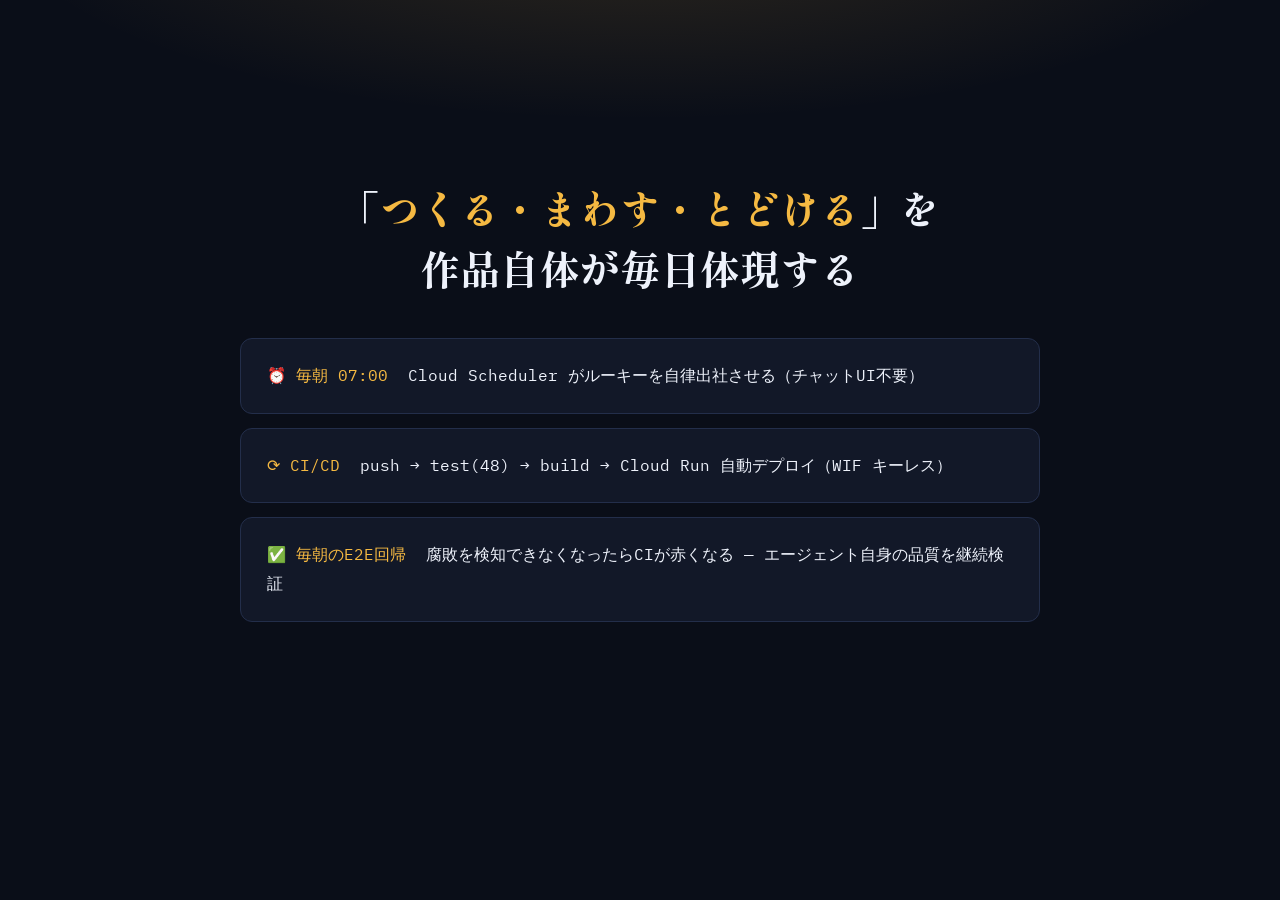
==== docs/submission/assets/cards/card3.html @ 9a823610 "docs: video title cards and assembly assets Co-Authored-By: Claude Fable 5 <noreply@anthropic.com> C" ====
<!doctype html><html lang="ja"><head><meta charset="utf-8"><link rel="stylesheet" href="style.css"></head>
<body>
  <div class="big" style="font-size:40px">「<span class="accent">つくる・まわす・とどける</span>」を<br>作品自体が毎日体現する</div>
  <div style="display:flex;flex-direction:column;gap:14px;margin-top:40px;z-index:1;width:800px">
    <div class="code" style="font-size:15.5px"><span class="amb">⏰ 毎朝 07:00</span>&nbsp; Cloud Scheduler がルーキーを自律出社させる（チャットUI不要）</div>
    <div class="code" style="font-size:15.5px"><span class="amb">⟳ CI/CD</span>&nbsp; push → test(48) → build → Cloud Run 自動デプロイ（WIF キーレス）</div>
    <div class="code" style="font-size:15.5px"><span class="amb">✅ 毎朝のE2E回帰</span>&nbsp; 腐敗を検知できなくなったらCIが赤くなる — エージェント自身の品質を継続検証</div>
  </div>
</body></html>
---- docs/submission/assets/cards/style.css ----
@import url('https://fonts.googleapis.com/css2?family=Shippori+Mincho:wght@600;800&family=IBM+Plex+Sans+JP:wght@400;500;700&family=IBM+Plex+Mono:wght@400;600&display=swap');
:root{--bg:#0a0e18;--panel:#121828;--line:#232e4a;--ink:#eef2fb;--ink2:#9aa7c7;--ink3:#5d6a8c;
  --sun:#f5b942;--sun-deep:#c98500;--ok:#199e70;--bad:#e66767;
  --mono:"IBM Plex Mono",monospace;--serif:"Shippori Mincho",serif;--sans:"IBM Plex Sans JP",sans-serif}
*{margin:0;padding:0;box-sizing:border-box}
body{width:1280px;height:800px;background:var(--bg);color:var(--ink);font-family:var(--sans);
  position:relative;overflow:hidden;display:flex;flex-direction:column;align-items:center;justify-content:center}
body::before{content:"";position:absolute;inset:0;
  background:radial-gradient(ellipse 85% 45% at 50% -12%,rgba(245,185,66,.16),transparent 60%)}
.big{font-family:var(--serif);font-weight:800;font-size:52px;text-align:center;line-height:1.5;z-index:1}
.sub{font-size:19px;color:var(--ink2);margin-top:22px;text-align:center;z-index:1;line-height:1.9}
.accent{color:var(--sun)}
.mono{font-family:var(--mono)}
.foot{position:absolute;bottom:36px;font-family:var(--mono);font-size:13px;color:var(--ink3);z-index:1}
.code{background:var(--panel);border:1px solid var(--line);border-radius:12px;padding:22px 26px;
  font-family:var(--mono);font-size:17px;line-height:1.9;text-align:left;z-index:1}
.code .name{color:var(--ink3);font-size:12px;letter-spacing:.1em;margin-bottom:8px}
.red{color:var(--bad)} .amb{color:var(--sun)} .dim{color:var(--ink3)}
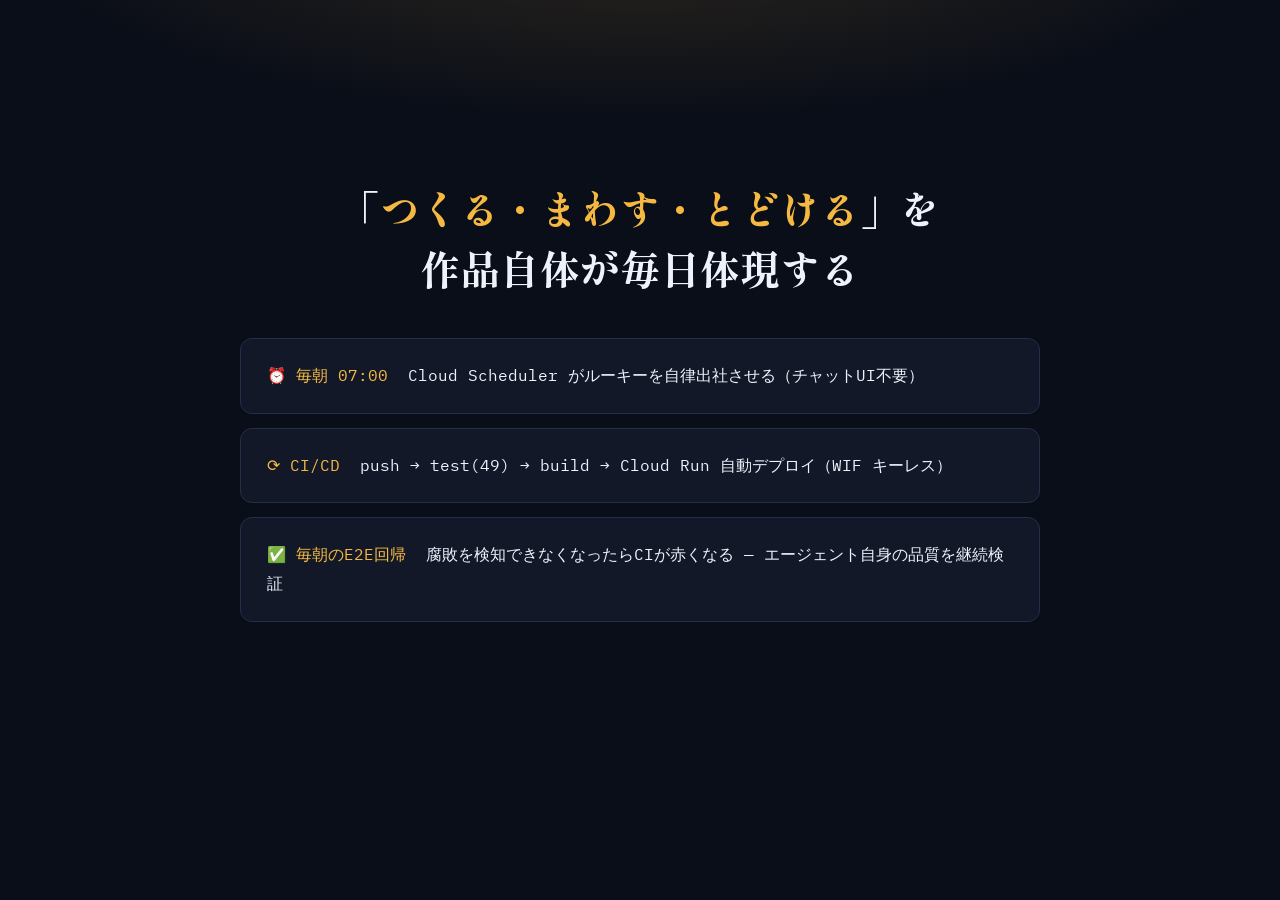
==== commit 5d6081f4: "feat: uptime check in daily e2e; final video assets Co-Authored-By: Claude Fable 5 <noreply@anthropi" ====
--- a/docs/submission/assets/cards/card3.html
+++ b/docs/submission/assets/cards/card3.html
@@ -3,7 +3,7 @@
   <div class="big" style="font-size:40px">「<span class="accent">つくる・まわす・とどける</span>」を<br>作品自体が毎日体現する</div>
   <div style="display:flex;flex-direction:column;gap:14px;margin-top:40px;z-index:1;width:800px">
     <div class="code" style="font-size:15.5px"><span class="amb">⏰ 毎朝 07:00</span>&nbsp; Cloud Scheduler がルーキーを自律出社させる（チャットUI不要）</div>
-    <div class="code" style="font-size:15.5px"><span class="amb">⟳ CI/CD</span>&nbsp; push → test(48) → build → Cloud Run 自動デプロイ（WIF キーレス）</div>
+    <div class="code" style="font-size:15.5px"><span class="amb">⟳ CI/CD</span>&nbsp; push → test(49) → build → Cloud Run 自動デプロイ（WIF キーレス）</div>
     <div class="code" style="font-size:15.5px"><span class="amb">✅ 毎朝のE2E回帰</span>&nbsp; 腐敗を検知できなくなったらCIが赤くなる — エージェント自身の品質を継続検証</div>
   </div>
 </body></html>
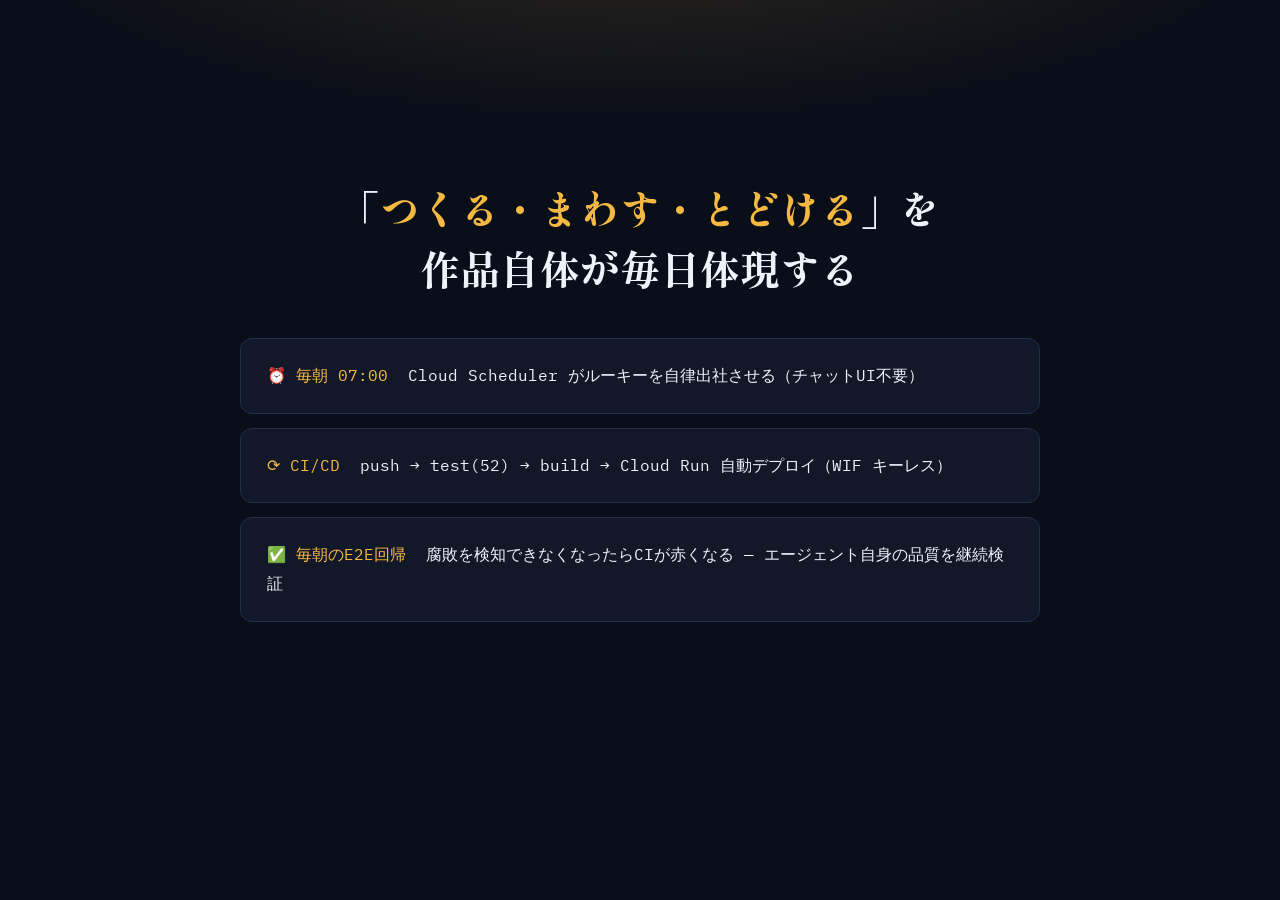
==== commit fb0409d8: "feat: judge-feedback improvements - サーバー側初期データ埋め込み（初回ペイントで実績表示） - 任意の公開リポジトリURL入力（バリデーション付き） - 滞留run" ====
--- a/docs/submission/assets/cards/card3.html
+++ b/docs/submission/assets/cards/card3.html
@@ -3,7 +3,7 @@
   <div class="big" style="font-size:40px">「<span class="accent">つくる・まわす・とどける</span>」を<br>作品自体が毎日体現する</div>
   <div style="display:flex;flex-direction:column;gap:14px;margin-top:40px;z-index:1;width:800px">
     <div class="code" style="font-size:15.5px"><span class="amb">⏰ 毎朝 07:00</span>&nbsp; Cloud Scheduler がルーキーを自律出社させる（チャットUI不要）</div>
-    <div class="code" style="font-size:15.5px"><span class="amb">⟳ CI/CD</span>&nbsp; push → test(49) → build → Cloud Run 自動デプロイ（WIF キーレス）</div>
+    <div class="code" style="font-size:15.5px"><span class="amb">⟳ CI/CD</span>&nbsp; push → test(52) → build → Cloud Run 自動デプロイ（WIF キーレス）</div>
     <div class="code" style="font-size:15.5px"><span class="amb">✅ 毎朝のE2E回帰</span>&nbsp; 腐敗を検知できなくなったらCIが赤くなる — エージェント自身の品質を継続検証</div>
   </div>
 </body></html>
